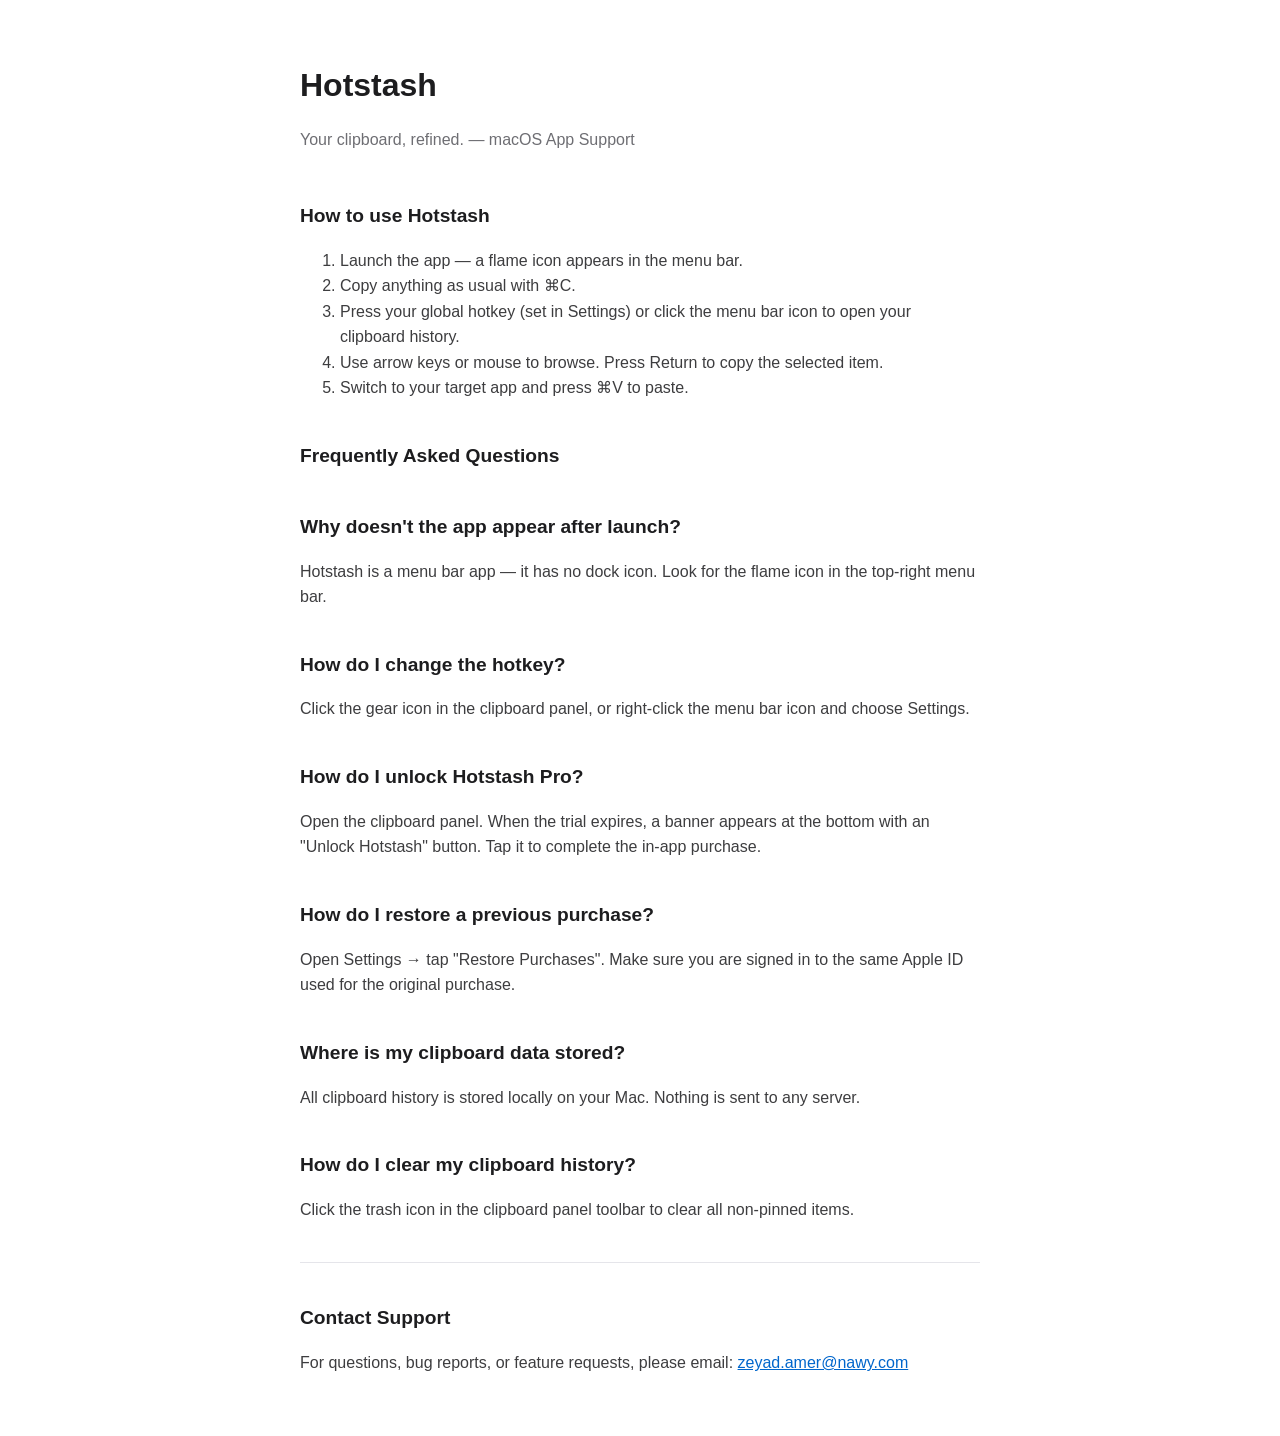
==== docs/index.html @ abf402ad "fix: address resubmission rejections 1.5 and 2.1(a) Add docs/index.html (GitHub Pages support site) " ====
<!DOCTYPE html>
<html lang="en">
<head>
  <meta charset="UTF-8" />
  <meta name="viewport" content="width=device-width, initial-scale=1.0" />
  <title>Hotstash Support</title>
  <style>
    body { font-family: -apple-system, BlinkMacSystemFont, "Segoe UI", sans-serif; max-width: 680px; margin: 60px auto; padding: 0 24px; color: #1d1d1f; line-height: 1.6; }
    h1 { font-size: 2rem; font-weight: 700; margin-bottom: 4px; }
    h2 { font-size: 1.2rem; font-weight: 600; margin-top: 40px; }
    p, li { color: #3d3d3f; }
    a { color: #0066cc; }
    .subtitle { color: #6e6e73; margin-bottom: 48px; }
    hr { border: none; border-top: 1px solid #e5e5ea; margin: 40px 0; }
  </style>
</head>
<body>

  <h1>Hotstash</h1>
  <p class="subtitle">Your clipboard, refined. — macOS App Support</p>

  <h2>How to use Hotstash</h2>
  <ol>
    <li>Launch the app — a flame icon appears in the menu bar.</li>
    <li>Copy anything as usual with ⌘C.</li>
    <li>Press your global hotkey (set in Settings) or click the menu bar icon to open your clipboard history.</li>
    <li>Use arrow keys or mouse to browse. Press Return to copy the selected item.</li>
    <li>Switch to your target app and press ⌘V to paste.</li>
  </ol>

  <h2>Frequently Asked Questions</h2>

  <h2>Why doesn't the app appear after launch?</h2>
  <p>Hotstash is a menu bar app — it has no dock icon. Look for the flame icon in the top-right menu bar.</p>

  <h2>How do I change the hotkey?</h2>
  <p>Click the gear icon in the clipboard panel, or right-click the menu bar icon and choose Settings.</p>

  <h2>How do I unlock Hotstash Pro?</h2>
  <p>Open the clipboard panel. When the trial expires, a banner appears at the bottom with an "Unlock Hotstash" button. Tap it to complete the in-app purchase.</p>

  <h2>How do I restore a previous purchase?</h2>
  <p>Open Settings → tap "Restore Purchases". Make sure you are signed in to the same Apple ID used for the original purchase.</p>

  <h2>Where is my clipboard data stored?</h2>
  <p>All clipboard history is stored locally on your Mac. Nothing is sent to any server.</p>

  <h2>How do I clear my clipboard history?</h2>
  <p>Click the trash icon in the clipboard panel toolbar to clear all non-pinned items.</p>

  <hr />

  <h2>Contact Support</h2>
  <p>For questions, bug reports, or feature requests, please email: <a href="mailto:zeyad.amer@nawy.com">zeyad.amer@nawy.com</a></p>

</body>
</html>
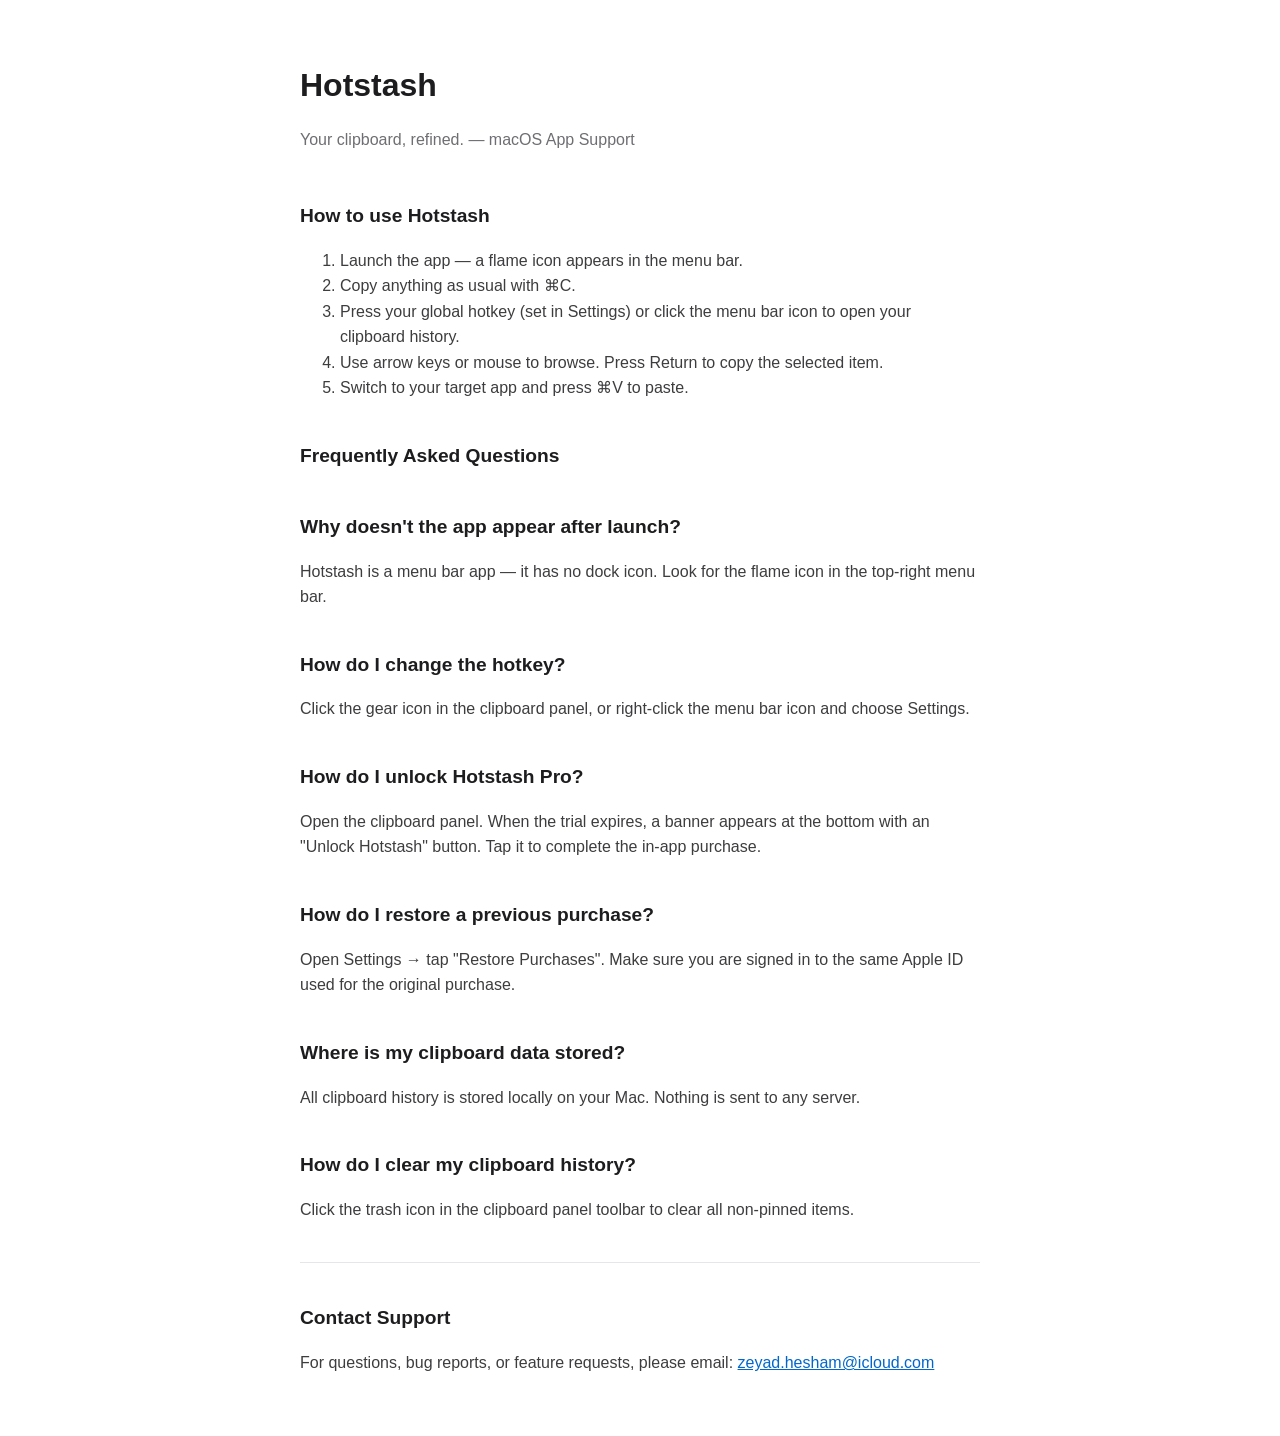
==== commit 770d05c5: "feat: add error handling for in-app purchases and update support email address" ====
--- a/docs/index.html
+++ b/docs/index.html
@@ -51,7 +51,7 @@
   <hr />
 
   <h2>Contact Support</h2>
-  <p>For questions, bug reports, or feature requests, please email: <a href="mailto:zeyad.amer@nawy.com">zeyad.amer@nawy.com</a></p>
+  <p>For questions, bug reports, or feature requests, please email: <a href="mailto:zeyad.hesham@icloud.com">zeyad.hesham@icloud.com</a></p>
 
 </body>
 </html>
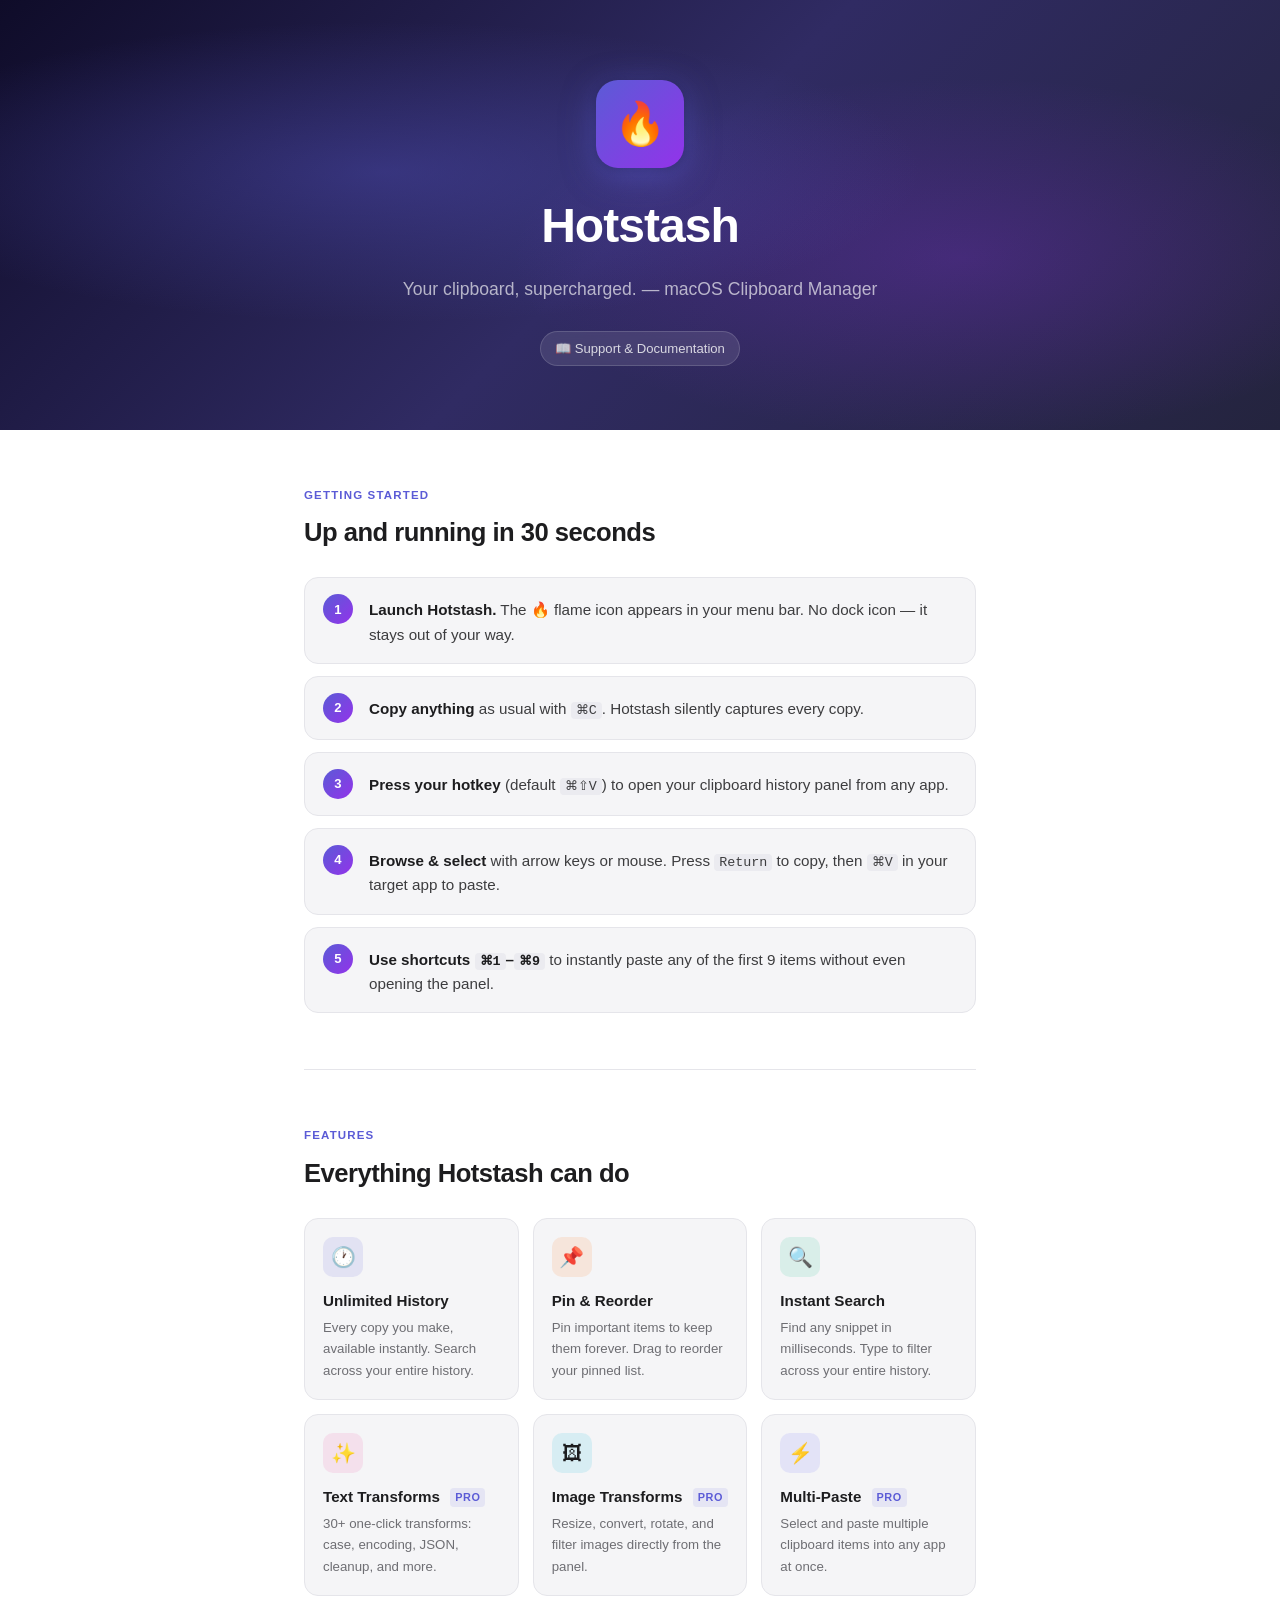
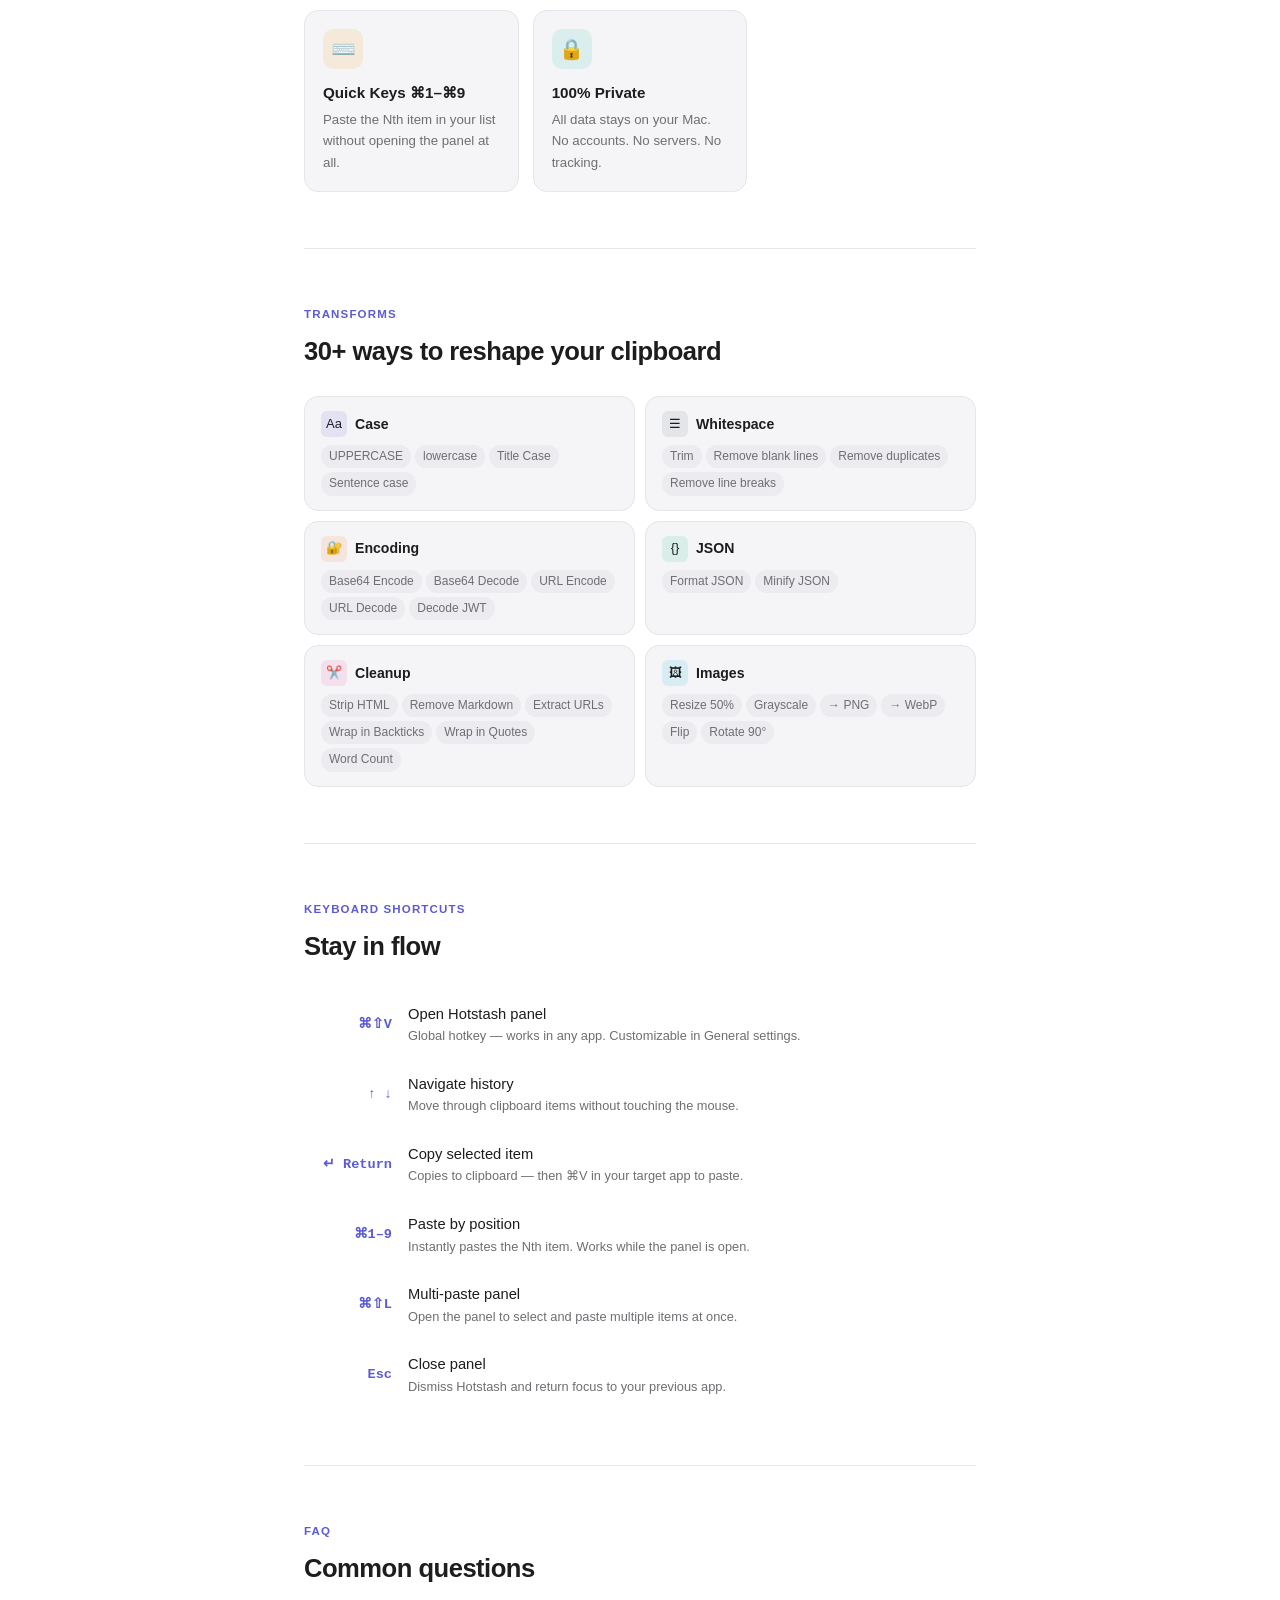
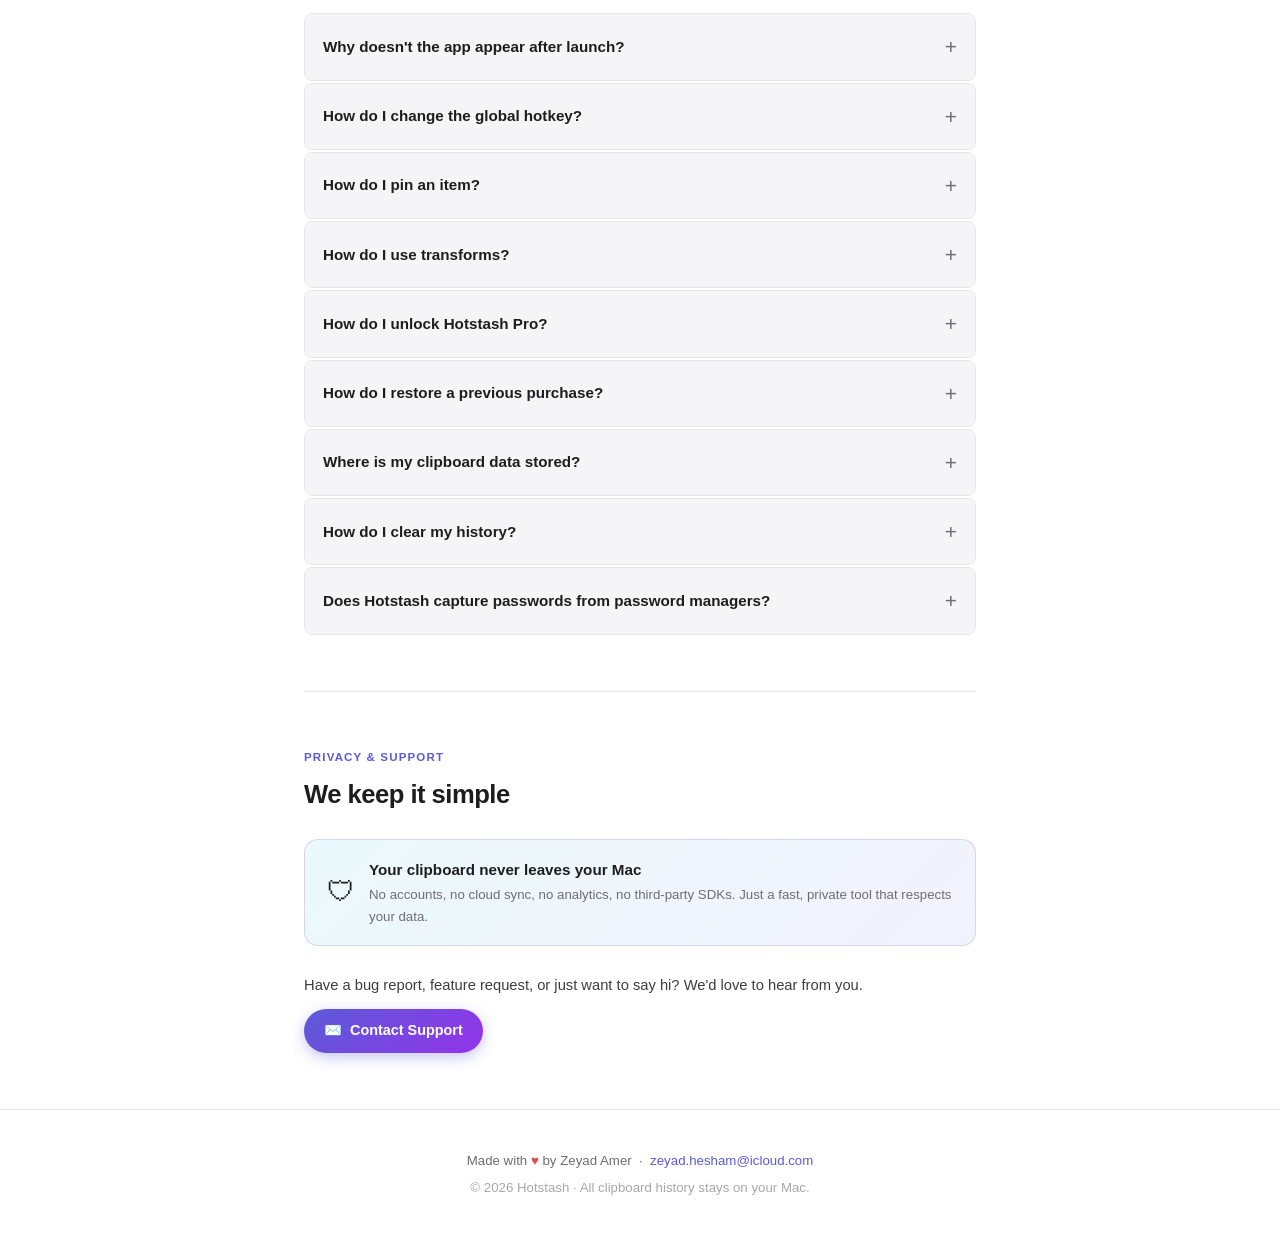
==== commit ebc98058: "refactor: redesign AboutSettingsView with modular sections and updated UI styling" ====
--- a/docs/index.html
+++ b/docs/index.html
@@ -3,55 +3,686 @@
 <head>
   <meta charset="UTF-8" />
   <meta name="viewport" content="width=device-width, initial-scale=1.0" />
-  <title>Hotstash Support</title>
+  <title>Hotstash — Clipboard Manager for Mac</title>
   <style>
-    body { font-family: -apple-system, BlinkMacSystemFont, "Segoe UI", sans-serif; max-width: 680px; margin: 60px auto; padding: 0 24px; color: #1d1d1f; line-height: 1.6; }
-    h1 { font-size: 2rem; font-weight: 700; margin-bottom: 4px; }
-    h2 { font-size: 1.2rem; font-weight: 600; margin-top: 40px; }
-    p, li { color: #3d3d3f; }
-    a { color: #0066cc; }
-    .subtitle { color: #6e6e73; margin-bottom: 48px; }
-    hr { border: none; border-top: 1px solid #e5e5ea; margin: 40px 0; }
+    *, *::before, *::after { box-sizing: border-box; margin: 0; padding: 0; }
+
+    :root {
+      --accent: #5b5bd6;
+      --accent-2: #9333ea;
+      --accent-3: #06b6d4;
+      --surface: #ffffff;
+      --surface-2: #f5f5f7;
+      --surface-3: #ebebf0;
+      --text: #1d1d1f;
+      --text-2: #3d3d3f;
+      --text-3: #6e6e73;
+      --border: #e5e5ea;
+      --radius: 14px;
+      --radius-sm: 8px;
+    }
+
+    @media (prefers-color-scheme: dark) {
+      :root {
+        --surface: #111113;
+        --surface-2: #1c1c1e;
+        --surface-3: #2c2c2e;
+        --text: #f5f5f7;
+        --text-2: #adadb8;
+        --text-3: #6e6e73;
+        --border: #2c2c2e;
+      }
+    }
+
+    body {
+      font-family: -apple-system, BlinkMacSystemFont, "SF Pro Display", "Segoe UI", sans-serif;
+      background: var(--surface);
+      color: var(--text);
+      line-height: 1.6;
+    }
+
+    /* ── Hero ─────────────────────────────────── */
+
+    .hero {
+      background: linear-gradient(135deg, #0f0c29, #302b63, #24243e);
+      color: white;
+      text-align: center;
+      padding: 80px 24px 64px;
+      position: relative;
+      overflow: hidden;
+    }
+
+    .hero::before {
+      content: '';
+      position: absolute;
+      inset: 0;
+      background:
+        radial-gradient(ellipse 60% 50% at 30% 40%, rgba(91,91,214,.35) 0%, transparent 70%),
+        radial-gradient(ellipse 50% 60% at 75% 60%, rgba(147,51,234,.25) 0%, transparent 70%);
+    }
+
+    .hero-inner { position: relative; max-width: 680px; margin: 0 auto; }
+
+    .hero-icon {
+      width: 88px;
+      height: 88px;
+      border-radius: 22px;
+      background: linear-gradient(135deg, #5b5bd6, #9333ea);
+      display: flex;
+      align-items: center;
+      justify-content: center;
+      margin: 0 auto 20px;
+      font-size: 42px;
+      box-shadow: 0 8px 32px rgba(91,91,214,.5), 0 2px 8px rgba(0,0,0,.3);
+    }
+
+    .hero h1 {
+      font-size: clamp(2rem, 5vw, 3rem);
+      font-weight: 700;
+      letter-spacing: -0.02em;
+      margin-bottom: 10px;
+    }
+
+    .hero-tagline {
+      font-size: 1.1rem;
+      color: rgba(255,255,255,.65);
+      margin-bottom: 28px;
+    }
+
+    .hero-badge {
+      display: inline-flex;
+      align-items: center;
+      gap: 6px;
+      background: rgba(255,255,255,.1);
+      border: 1px solid rgba(255,255,255,.15);
+      border-radius: 100px;
+      padding: 6px 14px;
+      font-size: 0.82rem;
+      color: rgba(255,255,255,.8);
+      backdrop-filter: blur(8px);
+    }
+
+    /* ── Layout ───────────────────────────────── */
+
+    .container {
+      max-width: 720px;
+      margin: 0 auto;
+      padding: 0 24px;
+    }
+
+    section { padding: 56px 0; }
+    section + section { border-top: 1px solid var(--border); }
+
+    .section-label {
+      font-size: 0.72rem;
+      font-weight: 700;
+      letter-spacing: 0.1em;
+      text-transform: uppercase;
+      color: var(--accent);
+      margin-bottom: 8px;
+    }
+
+    .section-title {
+      font-size: 1.6rem;
+      font-weight: 700;
+      letter-spacing: -0.02em;
+      margin-bottom: 24px;
+    }
+
+    /* ── Quick start ──────────────────────────── */
+
+    .steps {
+      display: flex;
+      flex-direction: column;
+      gap: 12px;
+    }
+
+    .step {
+      display: flex;
+      align-items: flex-start;
+      gap: 16px;
+      padding: 16px 18px;
+      background: var(--surface-2);
+      border-radius: var(--radius);
+      border: 1px solid var(--border);
+    }
+
+    .step-num {
+      width: 30px;
+      height: 30px;
+      min-width: 30px;
+      border-radius: 50%;
+      background: linear-gradient(135deg, var(--accent), var(--accent-2));
+      color: white;
+      font-size: 0.82rem;
+      font-weight: 700;
+      display: flex;
+      align-items: center;
+      justify-content: center;
+    }
+
+    .step-text { font-size: 0.95rem; color: var(--text-2); padding-top: 4px; }
+    .step-text strong { color: var(--text); }
+
+    /* ── Feature cards ────────────────────────── */
+
+    .cards {
+      display: grid;
+      grid-template-columns: repeat(auto-fill, minmax(200px, 1fr));
+      gap: 14px;
+    }
+
+    .card {
+      background: var(--surface-2);
+      border: 1px solid var(--border);
+      border-radius: var(--radius);
+      padding: 18px;
+      transition: transform .15s ease, box-shadow .15s ease;
+    }
+
+    .card:hover {
+      transform: translateY(-2px);
+      box-shadow: 0 8px 24px rgba(0,0,0,.08);
+    }
+
+    .card-icon {
+      width: 40px;
+      height: 40px;
+      border-radius: 10px;
+      display: flex;
+      align-items: center;
+      justify-content: center;
+      font-size: 20px;
+      margin-bottom: 12px;
+    }
+
+    .card h3 { font-size: 0.95rem; font-weight: 600; margin-bottom: 4px; }
+    .card p  { font-size: 0.83rem; color: var(--text-3); }
+
+    .card-pro {
+      display: inline-block;
+      font-size: 0.68rem;
+      font-weight: 700;
+      letter-spacing: 0.05em;
+      color: var(--accent);
+      background: rgba(91,91,214,.1);
+      border-radius: 4px;
+      padding: 1px 5px;
+      margin-left: 6px;
+      vertical-align: middle;
+    }
+
+    /* ── Transforms ───────────────────────────── */
+
+    .transform-grid {
+      display: grid;
+      grid-template-columns: repeat(auto-fill, minmax(220px, 1fr));
+      gap: 10px;
+    }
+
+    .transform-group {
+      background: var(--surface-2);
+      border: 1px solid var(--border);
+      border-radius: var(--radius);
+      padding: 14px 16px;
+    }
+
+    .transform-group-header {
+      display: flex;
+      align-items: center;
+      gap: 8px;
+      margin-bottom: 8px;
+    }
+
+    .transform-group-icon {
+      width: 26px;
+      height: 26px;
+      border-radius: 6px;
+      display: flex;
+      align-items: center;
+      justify-content: center;
+      font-size: 13px;
+    }
+
+    .transform-group h4 { font-size: 0.88rem; font-weight: 600; }
+
+    .transform-pills {
+      display: flex;
+      flex-wrap: wrap;
+      gap: 4px;
+    }
+
+    .pill {
+      font-size: 0.75rem;
+      color: var(--text-3);
+      background: var(--surface-3);
+      border-radius: 100px;
+      padding: 2px 8px;
+    }
+
+    /* ── Shortcuts ────────────────────────────── */
+
+    .shortcuts {
+      display: flex;
+      flex-direction: column;
+      gap: 2px;
+    }
+
+    .shortcut {
+      display: flex;
+      align-items: center;
+      gap: 16px;
+      padding: 12px 16px;
+      border-radius: var(--radius-sm);
+      transition: background .1s;
+    }
+
+    .shortcut:hover { background: var(--surface-2); }
+
+    .kbd {
+      font-family: -apple-system, BlinkMacSystemFont, "SF Mono", "Menlo", monospace;
+      font-size: 0.85rem;
+      font-weight: 600;
+      color: var(--accent);
+      min-width: 72px;
+      text-align: right;
+    }
+
+    .shortcut-text { font-size: 0.92rem; }
+    .shortcut-text small { display: block; color: var(--text-3); font-size: 0.8rem; }
+
+    /* ── FAQ ──────────────────────────────────── */
+
+    .faq { display: flex; flex-direction: column; gap: 2px; }
+
+    details {
+      border-radius: var(--radius-sm);
+      overflow: hidden;
+      border: 1px solid var(--border);
+    }
+
+    summary {
+      font-weight: 600;
+      font-size: 0.95rem;
+      padding: 16px 18px;
+      cursor: pointer;
+      list-style: none;
+      display: flex;
+      align-items: center;
+      justify-content: space-between;
+      background: var(--surface-2);
+      user-select: none;
+    }
+
+    summary::-webkit-details-marker { display: none; }
+
+    summary::after {
+      content: '+';
+      font-size: 1.3rem;
+      color: var(--text-3);
+      font-weight: 300;
+      transition: transform .2s;
+    }
+
+    details[open] summary::after { transform: rotate(45deg); }
+    details[open] summary { border-bottom: 1px solid var(--border); }
+
+    .faq-body {
+      padding: 16px 18px;
+      font-size: 0.92rem;
+      color: var(--text-2);
+      background: var(--surface);
+    }
+
+    /* ── Privacy strip ────────────────────────── */
+
+    .privacy-strip {
+      background: linear-gradient(135deg, rgba(6,182,212,.08), rgba(91,91,214,.08));
+      border: 1px solid rgba(91,91,214,.2);
+      border-radius: var(--radius);
+      padding: 18px 22px;
+      display: flex;
+      align-items: center;
+      gap: 14px;
+      margin-bottom: 28px;
+    }
+
+    .privacy-icon { font-size: 28px; }
+    .privacy-strip h4 { font-size: 0.95rem; font-weight: 600; margin-bottom: 2px; }
+    .privacy-strip p  { font-size: 0.83rem; color: var(--text-3); }
+
+    /* ── Footer ───────────────────────────────── */
+
+    footer {
+      text-align: center;
+      padding: 40px 24px;
+      border-top: 1px solid var(--border);
+      color: var(--text-3);
+      font-size: 0.83rem;
+    }
+
+    footer a { color: var(--accent); text-decoration: none; }
+    footer a:hover { text-decoration: underline; }
+    footer .heart { color: #e5484d; }
+
+    /* ── Utility ──────────────────────────────── */
+
+    code {
+      font-family: "SF Mono", "Menlo", monospace;
+      font-size: 0.88em;
+      background: var(--surface-3);
+      border-radius: 4px;
+      padding: 1px 5px;
+    }
   </style>
 </head>
 <body>
 
-  <h1>Hotstash</h1>
-  <p class="subtitle">Your clipboard, refined. — macOS App Support</p>
-
-  <h2>How to use Hotstash</h2>
-  <ol>
-    <li>Launch the app — a flame icon appears in the menu bar.</li>
-    <li>Copy anything as usual with ⌘C.</li>
-    <li>Press your global hotkey (set in Settings) or click the menu bar icon to open your clipboard history.</li>
-    <li>Use arrow keys or mouse to browse. Press Return to copy the selected item.</li>
-    <li>Switch to your target app and press ⌘V to paste.</li>
-  </ol>
-
-  <h2>Frequently Asked Questions</h2>
-
-  <h2>Why doesn't the app appear after launch?</h2>
-  <p>Hotstash is a menu bar app — it has no dock icon. Look for the flame icon in the top-right menu bar.</p>
-
-  <h2>How do I change the hotkey?</h2>
-  <p>Click the gear icon in the clipboard panel, or right-click the menu bar icon and choose Settings.</p>
-
-  <h2>How do I unlock Hotstash Pro?</h2>
-  <p>Open the clipboard panel. When the trial expires, a banner appears at the bottom with an "Unlock Hotstash" button. Tap it to complete the in-app purchase.</p>
-
-  <h2>How do I restore a previous purchase?</h2>
-  <p>Open Settings → tap "Restore Purchases". Make sure you are signed in to the same Apple ID used for the original purchase.</p>
-
-  <h2>Where is my clipboard data stored?</h2>
-  <p>All clipboard history is stored locally on your Mac. Nothing is sent to any server.</p>
-
-  <h2>How do I clear my clipboard history?</h2>
-  <p>Click the trash icon in the clipboard panel toolbar to clear all non-pinned items.</p>
-
-  <hr />
-
-  <h2>Contact Support</h2>
-  <p>For questions, bug reports, or feature requests, please email: <a href="mailto:zeyad.hesham@icloud.com">zeyad.hesham@icloud.com</a></p>
+  <!-- ── Hero ────────────────────────────────── -->
+
+  <div class="hero">
+    <div class="hero-inner">
+      <div class="hero-icon">🔥</div>
+      <h1>Hotstash</h1>
+      <p class="hero-tagline">Your clipboard, supercharged. — macOS Clipboard Manager</p>
+      <span class="hero-badge">📖 Support &amp; Documentation</span>
+    </div>
+  </div>
+
+  <!-- ── Quick Start ─────────────────────────── -->
+
+  <div class="container">
+    <section>
+      <p class="section-label">Getting Started</p>
+      <h2 class="section-title">Up and running in 30 seconds</h2>
+      <div class="steps">
+        <div class="step">
+          <div class="step-num">1</div>
+          <div class="step-text"><strong>Launch Hotstash.</strong> The 🔥 flame icon appears in your menu bar. No dock icon — it stays out of your way.</div>
+        </div>
+        <div class="step">
+          <div class="step-num">2</div>
+          <div class="step-text"><strong>Copy anything</strong> as usual with <code>⌘C</code>. Hotstash silently captures every copy.</div>
+        </div>
+        <div class="step">
+          <div class="step-num">3</div>
+          <div class="step-text"><strong>Press your hotkey</strong> (default <code>⌘⇧V</code>) to open your clipboard history panel from any app.</div>
+        </div>
+        <div class="step">
+          <div class="step-num">4</div>
+          <div class="step-text"><strong>Browse &amp; select</strong> with arrow keys or mouse. Press <code>Return</code> to copy, then <code>⌘V</code> in your target app to paste.</div>
+        </div>
+        <div class="step">
+          <div class="step-num">5</div>
+          <div class="step-text"><strong>Use shortcuts <code>⌘1</code>–<code>⌘9</code></strong> to instantly paste any of the first 9 items without even opening the panel.</div>
+        </div>
+      </div>
+    </section>
+
+    <!-- ── Features ────────────────────────────── -->
+
+    <section>
+      <p class="section-label">Features</p>
+      <h2 class="section-title">Everything Hotstash can do</h2>
+      <div class="cards">
+
+        <div class="card">
+          <div class="card-icon" style="background:rgba(91,91,214,.12)">🕐</div>
+          <h3>Unlimited History</h3>
+          <p>Every copy you make, available instantly. Search across your entire history.</p>
+        </div>
+
+        <div class="card">
+          <div class="card-icon" style="background:rgba(249,115,22,.12)">📌</div>
+          <h3>Pin &amp; Reorder</h3>
+          <p>Pin important items to keep them forever. Drag to reorder your pinned list.</p>
+        </div>
+
+        <div class="card">
+          <div class="card-icon" style="background:rgba(16,185,129,.12)">🔍</div>
+          <h3>Instant Search</h3>
+          <p>Find any snippet in milliseconds. Type to filter across your entire history.</p>
+        </div>
+
+        <div class="card">
+          <div class="card-icon" style="background:rgba(236,72,153,.12)">✨</div>
+          <h3>Text Transforms <span class="card-pro">PRO</span></h3>
+          <p>30+ one-click transforms: case, encoding, JSON, cleanup, and more.</p>
+        </div>
+
+        <div class="card">
+          <div class="card-icon" style="background:rgba(6,182,212,.12)">🖼</div>
+          <h3>Image Transforms <span class="card-pro">PRO</span></h3>
+          <p>Resize, convert, rotate, and filter images directly from the panel.</p>
+        </div>
+
+        <div class="card">
+          <div class="card-icon" style="background:rgba(99,102,241,.12)">⚡</div>
+          <h3>Multi-Paste <span class="card-pro">PRO</span></h3>
+          <p>Select and paste multiple clipboard items into any app at once.</p>
+        </div>
+
+        <div class="card">
+          <div class="card-icon" style="background:rgba(245,158,11,.12)">⌨️</div>
+          <h3>Quick Keys ⌘1–⌘9</h3>
+          <p>Paste the Nth item in your list without opening the panel at all.</p>
+        </div>
+
+        <div class="card">
+          <div class="card-icon" style="background:rgba(20,184,166,.12)">🔒</div>
+          <h3>100% Private</h3>
+          <p>All data stays on your Mac. No accounts. No servers. No tracking.</p>
+        </div>
+
+      </div>
+    </section>
+
+    <!-- ── Transforms ───────────────────────────── -->
+
+    <section>
+      <p class="section-label">Transforms</p>
+      <h2 class="section-title">30+ ways to reshape your clipboard</h2>
+      <div class="transform-grid">
+
+        <div class="transform-group">
+          <div class="transform-group-header">
+            <div class="transform-group-icon" style="background:rgba(91,91,214,.12)">Aa</div>
+            <h4>Case</h4>
+          </div>
+          <div class="transform-pills">
+            <span class="pill">UPPERCASE</span>
+            <span class="pill">lowercase</span>
+            <span class="pill">Title Case</span>
+            <span class="pill">Sentence case</span>
+          </div>
+        </div>
+
+        <div class="transform-group">
+          <div class="transform-group-header">
+            <div class="transform-group-icon" style="background:rgba(107,114,128,.12)">☰</div>
+            <h4>Whitespace</h4>
+          </div>
+          <div class="transform-pills">
+            <span class="pill">Trim</span>
+            <span class="pill">Remove blank lines</span>
+            <span class="pill">Remove duplicates</span>
+            <span class="pill">Remove line breaks</span>
+          </div>
+        </div>
+
+        <div class="transform-group">
+          <div class="transform-group-header">
+            <div class="transform-group-icon" style="background:rgba(249,115,22,.12)">🔐</div>
+            <h4>Encoding</h4>
+          </div>
+          <div class="transform-pills">
+            <span class="pill">Base64 Encode</span>
+            <span class="pill">Base64 Decode</span>
+            <span class="pill">URL Encode</span>
+            <span class="pill">URL Decode</span>
+            <span class="pill">Decode JWT</span>
+          </div>
+        </div>
+
+        <div class="transform-group">
+          <div class="transform-group-header">
+            <div class="transform-group-icon" style="background:rgba(16,185,129,.12)">{}</div>
+            <h4>JSON</h4>
+          </div>
+          <div class="transform-pills">
+            <span class="pill">Format JSON</span>
+            <span class="pill">Minify JSON</span>
+          </div>
+        </div>
+
+        <div class="transform-group">
+          <div class="transform-group-header">
+            <div class="transform-group-icon" style="background:rgba(236,72,153,.12)">✂️</div>
+            <h4>Cleanup</h4>
+          </div>
+          <div class="transform-pills">
+            <span class="pill">Strip HTML</span>
+            <span class="pill">Remove Markdown</span>
+            <span class="pill">Extract URLs</span>
+            <span class="pill">Wrap in Backticks</span>
+            <span class="pill">Wrap in Quotes</span>
+            <span class="pill">Word Count</span>
+          </div>
+        </div>
+
+        <div class="transform-group">
+          <div class="transform-group-header">
+            <div class="transform-group-icon" style="background:rgba(6,182,212,.12)">🖼</div>
+            <h4>Images</h4>
+          </div>
+          <div class="transform-pills">
+            <span class="pill">Resize 50%</span>
+            <span class="pill">Grayscale</span>
+            <span class="pill">→ PNG</span>
+            <span class="pill">→ WebP</span>
+            <span class="pill">Flip</span>
+            <span class="pill">Rotate 90°</span>
+          </div>
+        </div>
+
+      </div>
+    </section>
+
+    <!-- ── Shortcuts ────────────────────────────── -->
+
+    <section>
+      <p class="section-label">Keyboard Shortcuts</p>
+      <h2 class="section-title">Stay in flow</h2>
+      <div class="shortcuts">
+        <div class="shortcut">
+          <span class="kbd">⌘⇧V</span>
+          <span class="shortcut-text">Open Hotstash panel<small>Global hotkey — works in any app. Customizable in General settings.</small></span>
+        </div>
+        <div class="shortcut">
+          <span class="kbd">↑ ↓</span>
+          <span class="shortcut-text">Navigate history<small>Move through clipboard items without touching the mouse.</small></span>
+        </div>
+        <div class="shortcut">
+          <span class="kbd">↵ Return</span>
+          <span class="shortcut-text">Copy selected item<small>Copies to clipboard — then ⌘V in your target app to paste.</small></span>
+        </div>
+        <div class="shortcut">
+          <span class="kbd">⌘1–9</span>
+          <span class="shortcut-text">Paste by position<small>Instantly pastes the Nth item. Works while the panel is open.</small></span>
+        </div>
+        <div class="shortcut">
+          <span class="kbd">⌘⇧L</span>
+          <span class="shortcut-text">Multi-paste panel<small>Open the panel to select and paste multiple items at once.</small></span>
+        </div>
+        <div class="shortcut">
+          <span class="kbd">Esc</span>
+          <span class="shortcut-text">Close panel<small>Dismiss Hotstash and return focus to your previous app.</small></span>
+        </div>
+      </div>
+    </section>
+
+    <!-- ── FAQ ──────────────────────────────────── -->
+
+    <section>
+      <p class="section-label">FAQ</p>
+      <h2 class="section-title">Common questions</h2>
+      <div class="faq">
+
+        <details>
+          <summary>Why doesn't the app appear after launch?</summary>
+          <div class="faq-body">Hotstash is a menu bar app — it has no dock icon. After launching, look for the 🔥 flame icon in the top-right menu bar. Click it or press your hotkey to open the panel.</div>
+        </details>
+
+        <details>
+          <summary>How do I change the global hotkey?</summary>
+          <div class="faq-body">Click the ⚙️ gear icon in the clipboard panel → Settings → General. You can record any key combination as your hotkey.</div>
+        </details>
+
+        <details>
+          <summary>How do I pin an item?</summary>
+          <div class="faq-body">Select any item in the panel and click the 📌 pin button in the toolbar. Pinned items appear under the Pinned tab and are never auto-deleted. Drag them to reorder.</div>
+        </details>
+
+        <details>
+          <summary>How do I use transforms?</summary>
+          <div class="faq-body">Select an item, then click the <strong>Transform ▾</strong> button in the toolbar. Pick a transform from the list — Hotstash applies it and copies the result instantly. Requires Hotstash Pro.</div>
+        </details>
+
+        <details>
+          <summary>How do I unlock Hotstash Pro?</summary>
+          <div class="faq-body">Open the clipboard panel. After your trial expires, a banner appears at the bottom with an <strong>"Unlock Hotstash"</strong> button — tap it to purchase via the App Store. You can also go to Settings → About.</div>
+        </details>
+
+        <details>
+          <summary>How do I restore a previous purchase?</summary>
+          <div class="faq-body">Go to Settings → About → tap <strong>"Restore Purchase"</strong>. Make sure you're signed in to the same Apple ID used for the original purchase.</div>
+        </details>
+
+        <details>
+          <summary>Where is my clipboard data stored?</summary>
+          <div class="faq-body">All clipboard history is stored locally on your Mac using <code>UserDefaults</code>. Nothing is uploaded, synced, or shared with any server or third party.</div>
+        </details>
+
+        <details>
+          <summary>How do I clear my history?</summary>
+          <div class="faq-body">Click the 🗑 trash icon in the panel toolbar to clear all non-pinned items. Pinned items are always preserved. You can also delete individual items with the ⌫ delete button.</div>
+        </details>
+
+        <details>
+          <summary>Does Hotstash capture passwords from password managers?</summary>
+          <div class="faq-body">Password managers like 1Password and Keychain use a private pasteboard channel that Hotstash does not read. Your passwords are not captured.</div>
+        </details>
+
+      </div>
+    </section>
+
+    <!-- ── Privacy + Contact ────────────────────── -->
+
+    <section>
+      <p class="section-label">Privacy &amp; Support</p>
+      <h2 class="section-title">We keep it simple</h2>
+
+      <div class="privacy-strip">
+        <div class="privacy-icon">🛡</div>
+        <div>
+          <h4>Your clipboard never leaves your Mac</h4>
+          <p>No accounts, no cloud sync, no analytics, no third-party SDKs. Just a fast, private tool that respects your data.</p>
+        </div>
+      </div>
+
+      <p style="color:var(--text-2);font-size:0.92rem;margin-bottom:12px;">Have a bug report, feature request, or just want to say hi? We'd love to hear from you.</p>
+      <a href="mailto:zeyad.hesham@icloud.com" style="display:inline-flex;align-items:center;gap:8px;background:linear-gradient(135deg,var(--accent),var(--accent-2));color:white;text-decoration:none;padding:10px 20px;border-radius:100px;font-size:0.9rem;font-weight:600;box-shadow:0 4px 14px rgba(91,91,214,.35)">
+        ✉️ &nbsp;Contact Support
+      </a>
+    </section>
+  </div>
+
+  <!-- ── Footer ───────────────────────────────── -->
+
+  <footer>
+    <p>Made with <span class="heart">♥</span> by Zeyad Amer &nbsp;·&nbsp; <a href="mailto:zeyad.hesham@icloud.com">zeyad.hesham@icloud.com</a></p>
+    <p style="margin-top:6px;opacity:.6">© 2026 Hotstash · All clipboard history stays on your Mac.</p>
+  </footer>
 
 </body>
 </html>
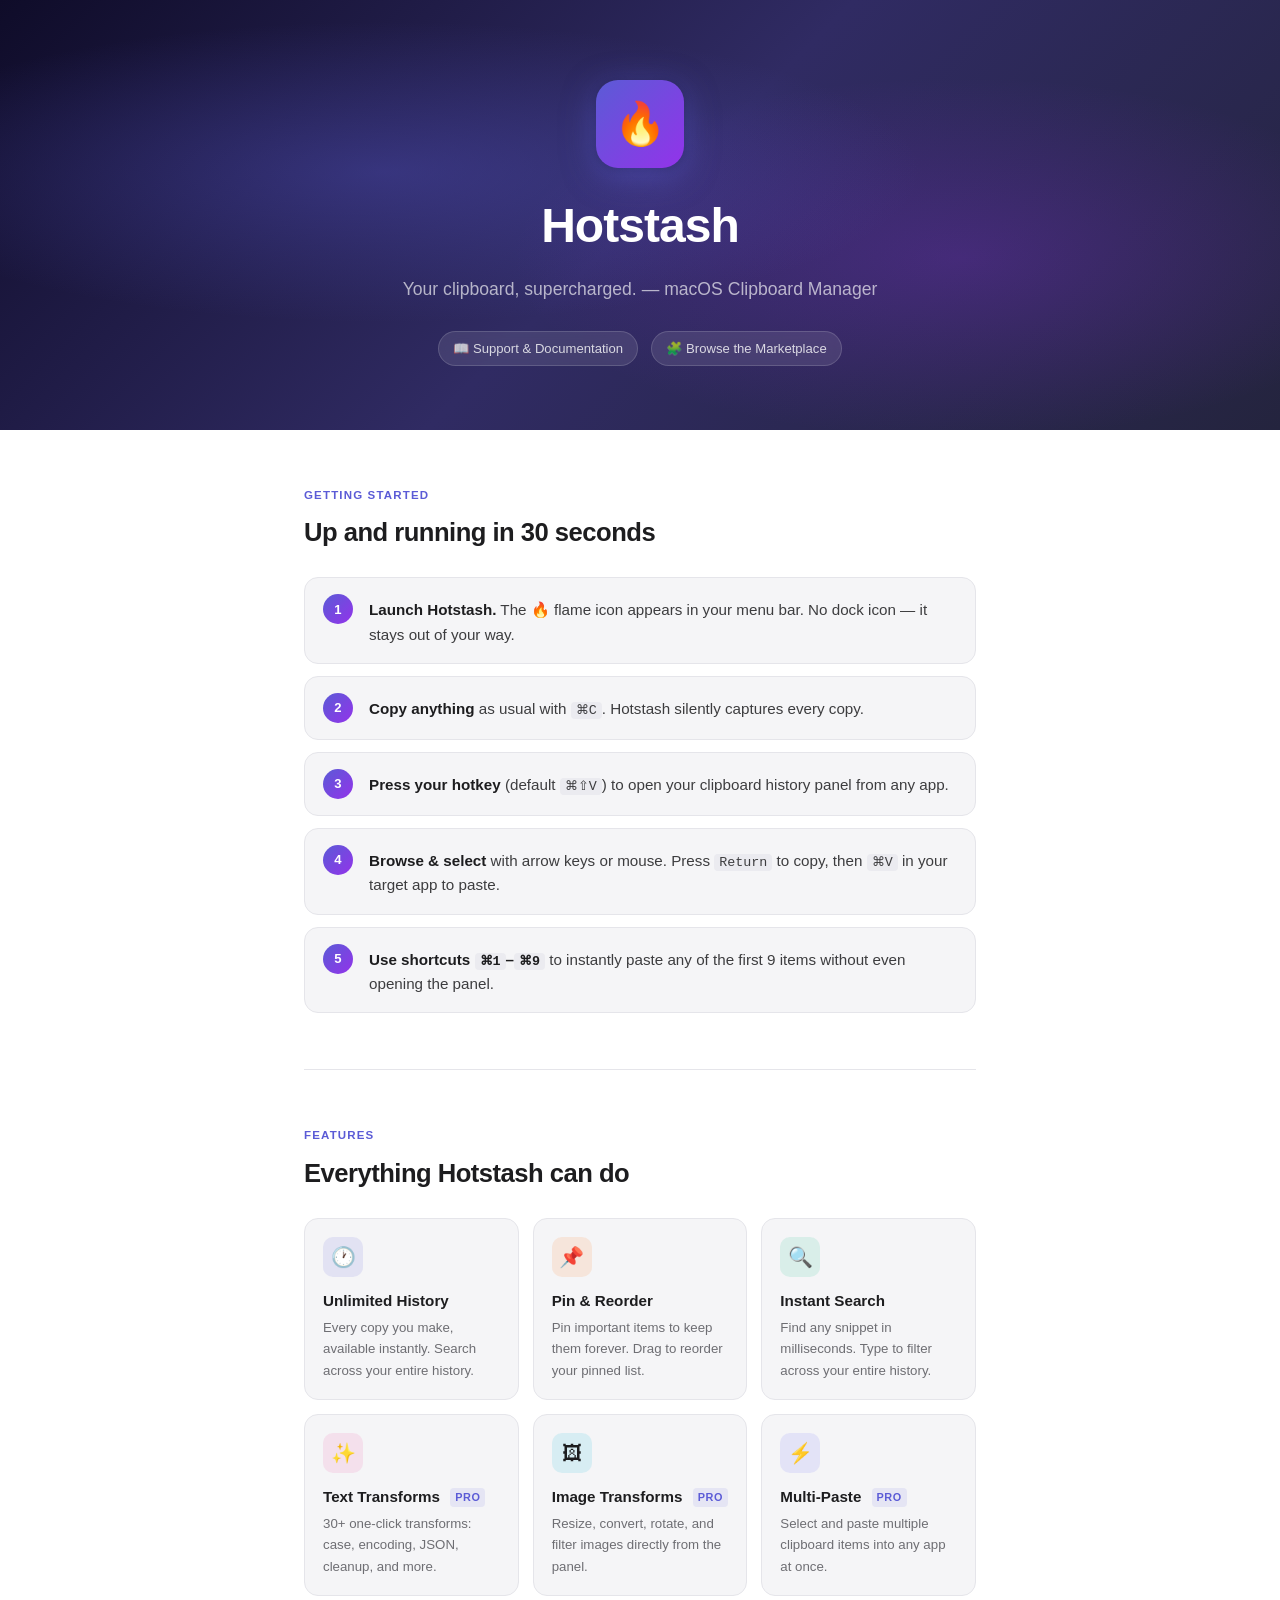
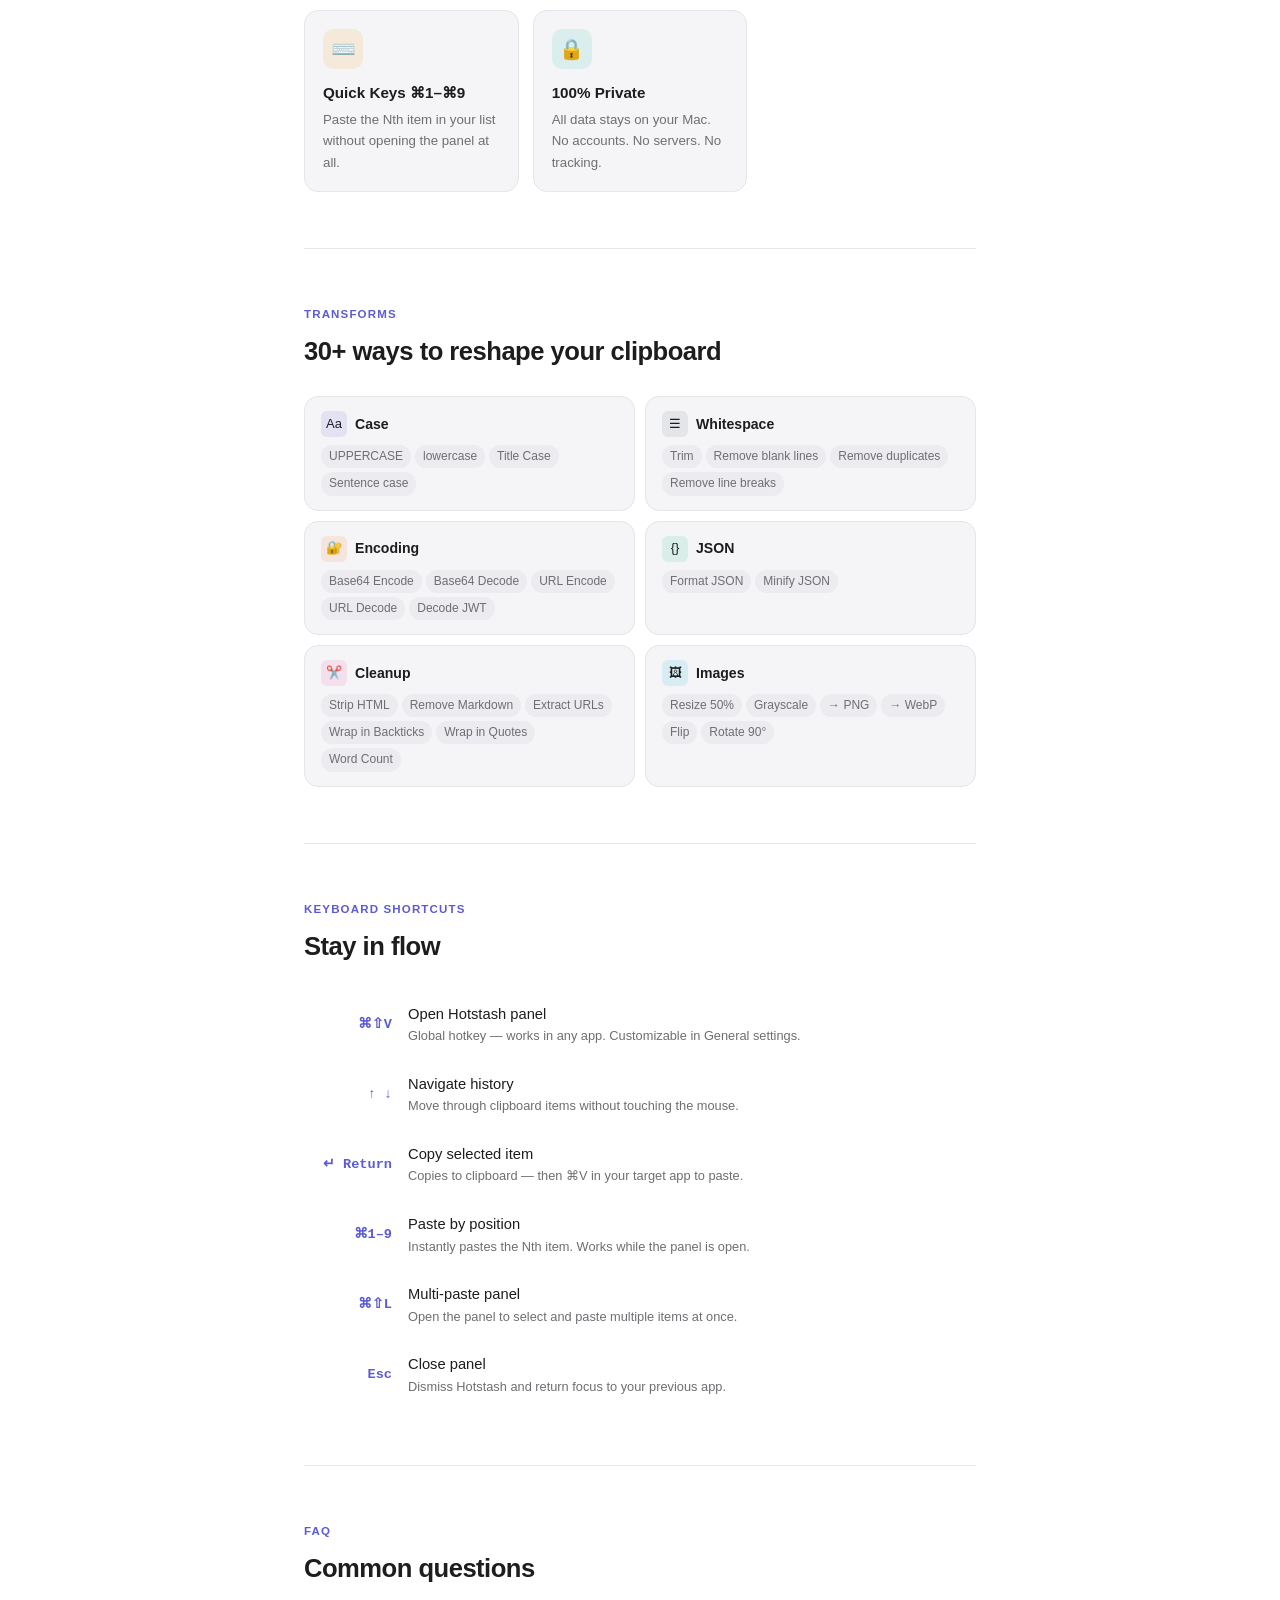
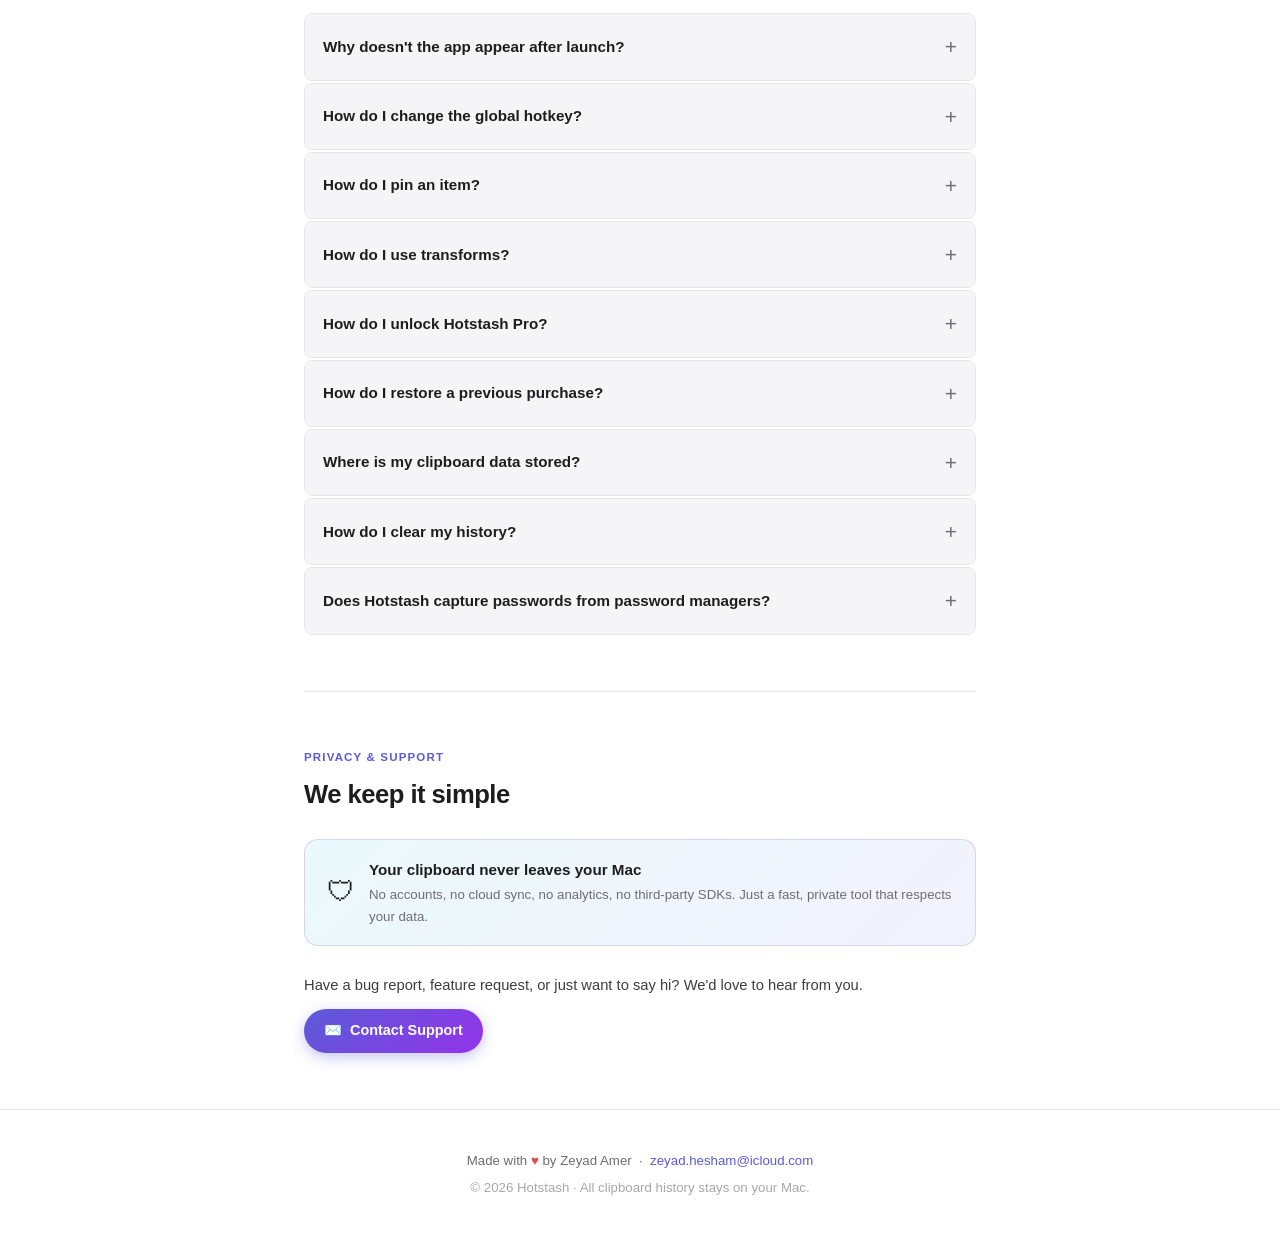
==== commit 94388111: "feat(marketplace): Supabase backend artifacts + website discovery pages Backend (supabase/): schema," ====
--- a/docs/index.html
+++ b/docs/index.html
@@ -386,6 +386,8 @@
       <h1>Hotstash</h1>
       <p class="hero-tagline">Your clipboard, supercharged. — macOS Clipboard Manager</p>
       <span class="hero-badge">📖 Support &amp; Documentation</span>
+      &nbsp;
+      <a class="hero-badge" href="marketplace/index.html" style="text-decoration:none">🧩 Browse the Marketplace</a>
     </div>
   </div>
 
